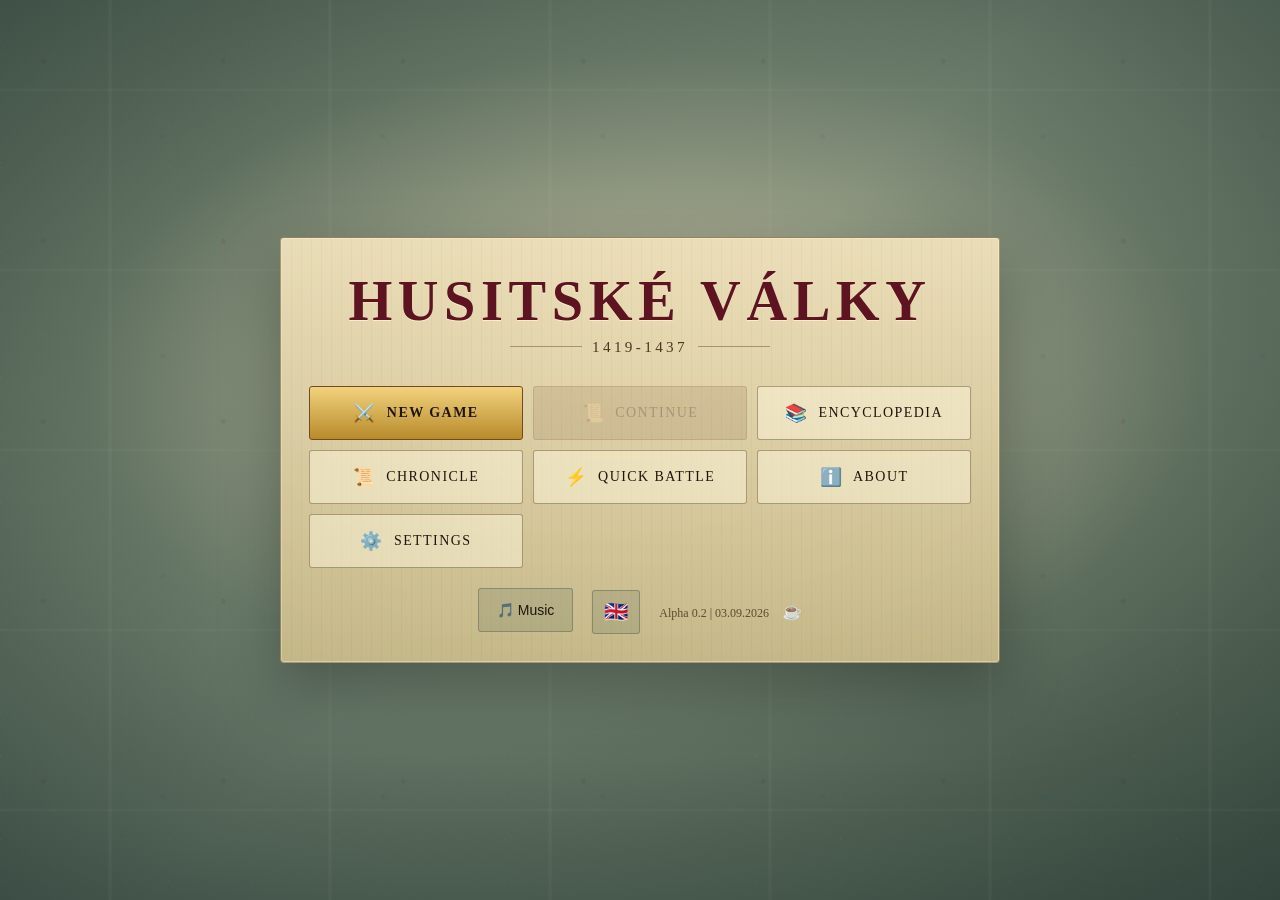
==== index.html @ 42229115 "Bezpečné posily, ochrana uložených her a kontrola webových assetů Rezervace volných hexů pro celé sk" ====
<!DOCTYPE html>
<html lang="cs">
<head>
    <meta charset="UTF-8">
    <meta name="viewport" content="width=device-width, initial-scale=1.0">
    <title>Husitské Války - Tahová Strategie</title>
    <meta name="description" content="Historická tahová strategie o husitských válkách. Veďte husitská vojska Jana Žižky v bitvách 15. století. | Historical turn-based strategy about Hussite Wars. Lead Jan Žižka's armies in 15th century battles.">
    <meta name="keywords" content="husité, husitské války, Jan Žižka, tahová strategie, historická hra, středověk, Čechy, strategy game, turn-based, medieval, Bohemia">
    <meta name="author" content="Josef Šlerka">

    <!-- Open Graph / Facebook -->
    <meta property="og:type" content="website">
    <meta property="og:title" content="Husitské Války - Tahová Strategie">
    <meta property="og:description" content="Historická tahová strategie o husitských válkách. Veďte husitská vojska Jana Žižky v bitvách 15. století.">

    <!-- Twitter -->
    <meta property="twitter:card" content="summary_large_image">
    <meta property="twitter:title" content="Husitské Války - Tahová Strategie">
    <meta property="twitter:description" content="Historická tahová strategie o husitských válkách. Veďte husitská vojska Jana Žižky v bitvách 15. století.">

    <link rel="stylesheet" href="style.css?v=8.2">
</head>
<body>
    <!-- Hlavní menu -->
    <div id="main-menu" class="screen">
        <div class="menu-background">
            <div class="menu-content">
                <div class="game-logo">
                    <img src="imgs/novelogo.png" alt="Hussite Wars" class="logo-image">
                    <div class="menu-title-mark">
                        <span class="menu-title-main">Husitské války</span>
                        <span class="menu-title-sub">1419-1437</span>
                    </div>
                </div>

                <nav class="menu-buttons-grid">
                    <button id="btn-new-campaign" class="menu-btn primary">
                        <span class="btn-icon">⚔️</span>
                        <span class="btn-text" data-i18n="menu.newGame"></span>
                    </button>
                    <button id="btn-continue" class="menu-btn" disabled>
                        <span class="btn-icon">📜</span>
                        <span class="btn-text" data-i18n="menu.continue"></span>
                    </button>
                    <button id="btn-encyclopedia" class="menu-btn">
                        <span class="btn-icon">📚</span>
                        <span class="btn-text" data-i18n="menu.encyclopedia"></span>
                    </button>
                    <button id="btn-chronicle" class="menu-btn">
                        <span class="btn-icon">📜</span>
                        <span class="btn-text" data-i18n="menu.chronicle"></span>
                    </button>
                    <button id="btn-quick-battle" class="menu-btn">
                        <span class="btn-icon">⚡</span>
                        <span class="btn-text" data-i18n="menu.quickBattle"></span>
                    </button>
                    <button id="btn-about" class="menu-btn">
                        <span class="btn-icon">ℹ️</span>
                        <span class="btn-text" data-i18n="menu.about"></span>
                    </button>
                    <button id="btn-settings" class="menu-btn">
                        <span class="btn-icon">⚙️</span>
                        <span class="btn-text" data-i18n="menu.settings"></span>
                    </button>
                </nav>

                <p id="save-load-error" class="hidden" role="alert"></p>
                <div class="menu-footer">
                    <button id="btn-menu-music" class="music-btn" data-i18n-title="menu.music">
                        <span data-i18n="menu.music"></span>
                    </button>
                    <button id="btn-language-toggle" class="language-toggle-btn" title="Změnit jazyk / Change Language">
                        <span id="current-lang-flag">🇨🇿</span>
                    </button>
                    <div class="version-info">
                        <span data-i18n="menu.version">Alpha 0.2 | 03.09.2026</span>
                        <a href="https://buymeacoffee.com/josefslerka" target="_blank" class="support-link" title="Podpořit vývoj">☕</a>
                    </div>
                </div>
            </div>
        </div>
    </div>

    <div id="game-container" class="screen hidden">
        <header id="game-header">
            <div class="header-left">
                <img src="imgs/novelogo.png" alt="Hussite Wars" class="header-logo" id="logo-home-btn" title="Zpět na hlavní menu">
            </div>
            <div class="header-center">
                <h1 id="battle-name">Bitva u Sudoměře</h1>
                <span id="battle-date">25. března 1420</span>
                <div id="objective-hud" class="hidden">
                    <span class="objective-hud-icon">🎯</span>
                    <span id="objective-hud-text"></span>
                </div>
                <div id="phase-panel" class="hidden">
                    <span id="phase-icon">⚔</span>
                    <span id="phase-name"></span>
                    <span id="phase-description"></span>
                </div>
            </div>
            <div id="turn-info">
                <span id="current-player"></span>
                <span id="turn-number"></span>
            </div>
        </header>

        <main id="game-main">
            <!-- Minimapa - fixně pozicovaná v rámci game-main -->
            <canvas id="minimap"></canvas>

            <aside id="unit-panel" class="empty-unit-panel">
                <button class="panel-toggle" id="toggle-left" title="Sbalit/Rozbalit">◀</button>
                <h2 data-i18n="game.unit"></h2>
                <div id="unit-info">
                    <p class="no-selection" data-i18n="game.selectUnit"></p>
                </div>
                <div id="unit-actions" class="hidden">
                    <button id="btn-attack" disabled data-i18n="game.attack"></button>
                    <button id="btn-defend" data-i18n="game.defend"></button>
                    <button id="btn-formation" class="hidden"></button>
                    <button id="btn-formation-line" class="hidden"></button>
                    <button id="btn-formation-march" class="hidden"></button>
                    <button id="btn-undo" class="hidden">↩ <span data-i18n="game.undo"></span></button>
                </div>
            </aside>

            <div id="map-container">
                <canvas id="game-canvas"></canvas>
                <div id="tooltip" class="hidden"></div>
                <!-- Panel cílů mise -->
                <div id="objectives-panel" class="hidden">
                    <div class="objectives-header">
                        <h3 data-i18n="game.objectivesTitle">Cíle mise</h3>
                        <button id="btn-close-objectives" class="close-btn">&times;</button>
                    </div>
                    <div id="objectives-content">
                        <div class="objective primary">
                            <span class="objective-status">○</span>
                            <span class="objective-text" id="primary-objective"></span>
                        </div>
                        <div id="secondary-objectives"></div>
                    </div>
                </div>
            </div>

            <aside id="info-panel">
                <button class="panel-toggle" id="toggle-right" title="Sbalit/Rozbalit">▶</button>
                <h2 data-i18n="game.overview">Přehled</h2>
                <div id="army-overview">
                    <div class="army-section hussites" id="hussite-section">
                        <h3>
                            <span class="faction-icon">⚔</span>
                            <span class="faction-name">Husité</span>
                            <span class="faction-count">0/0</span>
                        </h3>
                        <div class="morale-bar" id="hussite-morale" title="">
                            <div class="morale-bar-fill" id="hussite-morale-fill"></div>
                            <span class="morale-bar-text" id="hussite-morale-text"></span>
                        </div>
                        <ul id="hussite-units"></ul>
                    </div>
                    <div class="army-section crusaders" id="crusader-section">
                        <h3>
                            <span class="faction-icon">✝</span>
                            <span class="faction-name">Křižáci</span>
                            <span class="faction-count">0/0</span>
                        </h3>
                        <div class="morale-bar" id="crusader-morale" title="">
                            <div class="morale-bar-fill" id="crusader-morale-fill"></div>
                            <span class="morale-bar-text" id="crusader-morale-text"></span>
                        </div>
                        <ul id="crusader-units"></ul>
                    </div>
                </div>
            </aside>
        </main>

        <footer id="game-footer">
            <div class="footer-main-actions">
                <button id="btn-end-turn" data-i18n="game.endTurn"></button>
                <button id="btn-choral" title="Ktož jsú boží bojovníci - jednorázový bonus +50% útok, -20% obrana na 2 kola">⚔️ <span data-i18n="game.choral"></span></button>
                <button id="btn-objectives" data-i18n-title="game.objectives">☑ <span data-i18n="game.objectives"></span></button>
            </div>
            <div class="footer-log">
                <div id="game-log">
                    <p data-i18n="messages.gameStarted">Hra zahájena. Husité začínají.</p>
                </div>
            </div>
            <div class="footer-menu">
                <button id="btn-menu" class="footer-btn" data-i18n-title="game.menu">☰ <span data-i18n="game.menu"></span></button>
                <div class="dropdown-menu">
                    <button id="btn-save" data-i18n-title="game.save">
                        <span class="btn-icon">💾</span> <span data-i18n="game.save"></span>
                    </button>
                    <button id="btn-load" data-i18n-title="game.load">
                        <span class="btn-icon">📂</span> <span data-i18n="game.load"></span>
                    </button>
                    <div class="dropdown-divider"></div>
                    <button id="btn-sound" title="Zapnout/Vypnout zvuk">
                        <span class="btn-icon">🔊</span> <span data-i18n="game.sound"></span>
                    </button>
                    <button id="btn-help" data-i18n-title="game.help">
                        <span class="btn-icon">❓</span> <span data-i18n="game.help"></span>
                    </button>
                </div>
            </div>
        </footer>
    </div>

    <div id="victory-modal" class="modal hidden">
        <div class="modal-content">
            <h2 id="victory-title">Vítězství!</h2>
            <p id="victory-message"></p>
            <button id="btn-new-game">Nová hra</button>
        </div>
    </div>

    <div id="mission-modal" class="modal hidden">
        <div class="modal-content mission-modal-content">
            <button id="mission-close" class="close-btn">&times;</button>
            <h2 data-i18n="campaign.title">Kampaň: Husitské války</h2>
            <p class="mission-subtitle" data-i18n="campaign.subtitle">1419-1437</p>

            <div id="campaign-reputation" class="campaign-reputation">
                <div class="reputation-heading">
                    <span data-i18n="campaign.reputation.label">Pověst husitských vojsk</span>
                    <strong id="campaign-reputation-value">50</strong>
                </div>
                <div class="reputation-track" aria-hidden="true">
                    <span id="campaign-reputation-fill"></span>
                </div>
                <small id="campaign-reputation-tier"></small>
            </div>

            <!-- Záložky pro akty -->
            <div id="campaign-acts" class="campaign-tabs">
                <button class="act-tab active" data-act="1">
                    <span class="act-name" data-i18n="campaign.act1.name">I. Zrození</span>
                    <span class="act-years" data-i18n="campaign.act1.years">1419-1420</span>
                </button>
                <button class="act-tab" data-act="2">
                    <span class="act-name" data-i18n="campaign.act2.name">II. Žižkova éra</span>
                    <span class="act-years" data-i18n="campaign.act2.years">1421-1424</span>
                </button>
                <button class="act-tab" data-act="3">
                    <span class="act-name" data-i18n="campaign.act3.name">III. Prokopova éra</span>
                    <span class="act-years" data-i18n="campaign.act3.years">1425-1431</span>
                </button>
                <button class="act-tab" data-act="4">
                    <span class="act-name" data-i18n="campaign.act4.name">IV. Konec</span>
                    <span class="act-years" data-i18n="campaign.act4.years">1433-1437</span>
                </button>
            </div>

            <!-- Popis aktu -->
            <div id="act-description" class="act-description">
                <p data-i18n="campaign.act1.description">První léta revoluce. Od defenestrace k obraně Prahy.</p>
            </div>

            <!-- Seznam bitev v aktu -->
            <div id="mission-list"></div>

            <div id="mission-details" class="hidden">
                <div class="mission-info">
                    <h3 id="mission-title"></h3>
                    <p id="mission-date" class="mission-date"></p>
                    <p id="mission-description"></p>
                    <div id="mission-tutorial-badge" class="tutorial-badge hidden" data-i18n="mission.tutorialBadge">📖 Tutoriál</div>

                    <div class="mission-briefing">
                        <h4 data-i18n="mission.briefing">Rozkazy</h4>
                        <p id="mission-briefing"></p>
                    </div>

                    <div class="mission-objectives">
                        <h4 data-i18n="mission.objectives">Cíle mise</h4>
                        <ul id="mission-objectives-list"></ul>
                    </div>

                    <!-- Historické poznámky -->
                    <div id="mission-history" class="mission-history hidden">
                        <h4 data-i18n="mission.history">Historické poznámky</h4>
                        <div class="history-grid">
                            <div class="history-column">
                                <h5 data-i18n="mission.hussiteSide">Husitská strana</h5>
                                <p id="history-hussite-commanders" class="history-commanders"></p>
                                <p id="history-hussite-strength" class="history-strength"></p>
                            </div>
                            <div class="history-column">
                                <h5 data-i18n="mission.enemySide">Protivník</h5>
                                <p id="history-enemy-commanders" class="history-commanders"></p>
                                <p id="history-enemy-strength" class="history-strength"></p>
                            </div>
                        </div>
                        <div id="history-quote" class="history-quote hidden">
                            <p id="history-quote-text"></p>
                            <cite id="history-quote-source"></cite>
                        </div>
                        <p id="history-reliability" class="history-reliability"></p>
                    </div>
                </div>

                <div class="mission-actions">
                    <button id="btn-back-to-list" class="btn-secondary" data-i18n="mission.backToList">Zpět na seznam</button>
                    <button id="btn-start-mission" class="btn-primary" data-i18n="mission.startMission">Zahájit bitvu</button>
                </div>
            </div>
        </div>
    </div>

    <div id="help-modal" class="modal hidden">
        <div class="modal-content help-modal-content">
            <button id="help-close" class="help-close-btn">&times;</button>
            <h2 data-i18n="menu.encyclopedia">Encyklopedie</h2>

            <div class="help-tabs">
                <button class="help-tab active" data-tab="history" data-i18n="help.tabs.history">Historie</button>
                <button class="help-tab" data-tab="units" data-i18n="help.tabs.units">Jednotky</button>
                <button class="help-tab" data-tab="commanders" data-i18n="help.tabs.commanders">Osobnosti</button>
                <button class="help-tab" data-tab="tactics" data-i18n="help.tabs.tactics">Taktika</button>
                <button class="help-tab" data-tab="terrain" data-i18n="help.tabs.terrain">Terén</button>
                <button class="help-tab" data-tab="rules" data-i18n="help.tabs.rules">Pravidla</button>
                <button class="help-tab" data-tab="controls" data-i18n="help.tabs.controls">Ovládání</button>
                <button class="help-tab" data-tab="about" data-i18n="help.tabs.about">O hře</button>
            </div>

            <div class="help-content">
                <!-- Historie -->
                <div id="tab-history" class="help-tab-content active">
                    <h3>Husitské války (1419-1437)</h3>
                    <div class="history-section">
                        <h4>Příčiny konfliktu</h4>
                        <p>Husitské války vznikly jako reakce na upálení mistra Jana Husa na kostnickém koncilu roku 1415. Hus kritizoval prodej odpustků, bohatství církve a požadoval reformy. Jeho smrt vyvolala v Čechách vlnu odporu proti katolické církvi a římskému králi Zikmundovi Lucemburskému.</p>

                        <h4>Čtyři pražské artikuly</h4>
                        <p>Husité formulovali své požadavky ve čtyřech artikulech: svobodné kázání slova božího, přijímání pod obojí způsobou (kalich), zákaz světského panování kněží a trestání smrtelných hříchů. Kalich se stal symbolem husitského hnutí.</p>

                        <h4>Křížové výpravy</h4>
                        <p>Proti husitům bylo vyhlášeno celkem pět křížových výprav (1420, 1421, 1422, 1427, 1431). Všechny skončily porážkou křižáků. Husité pod vedením Jana Žižky a později Prokopa Holého vyvinuli revoluční vojenskou taktiku založenou na vozové hradbě a palných zbraních.</p>

                        <h4>Konec válek</h4>
                        <p>Husitské hnutí se postupně rozštěpilo na umírněné (kališníky) a radikály (tábority, sirotky). Roku 1434 v bitvě u Lipan porazili umírnění radikály. Války skončily roku 1436 basilejskými kompaktáty, která uznala přijímání pod obojí.</p>
                    </div>
                </div>

                <!-- Jednotky -->
                <div id="tab-units" class="help-tab-content">
                    <h3 data-i18n="encyclopedia.unitsTitle">Jednotky v bitvě</h3>
                    <div id="help-units-list"></div>
                </div>

                <!-- Osobnosti -->
                <div id="tab-commanders" class="help-tab-content">
                    <h3>Významné osobnosti</h3>

                    <h4 class="faction-header hussite-header">Husitští velitelé</h4>
                    <div class="commanders-list">
                        <div class="commander-card hussite">
                            <h4>Jan Žižka z Trocnova</h4>
                            <p class="commander-years">asi 1360 - 1424</p>
                            <p>Geniální vojevůdce, který nikdy neprohrál bitvu. Pocházel z drobné šlechty, bojoval jako žoldnéř v Polsku, podle pozdější tradice snad i ve službách anglického krále. Po oslepnutí (nejprve na jedno, později na obě oči) vedl husitská vojska jen podle hlášení pobočníků. Vytvořil vozovou hradbu - revoluční taktiku, která změnila způsob válčení v Evropě.</p>
                        </div>
                        <div class="commander-card hussite">
                            <h4>Prokop Holý (Veliký)</h4>
                            <p class="commander-years">asi 1380 - 1434</p>
                            <p>Kněz a vojevůdce, vůdce táborských husitů po Žižkově smrti. Vedl spanilé jízdy do okolních zemí a porazil další křížové výpravy. Padl v bitvě u Lipan, kde se husité obrátili proti sobě.</p>
                        </div>
                        <div class="commander-card hussite">
                            <h4>Jan Roháč z Dubé</h4>
                            <p class="commander-years">asi 1400 - 1437</p>
                            <p>Poslední husitský hejtman, věrný Žižkův pobočník. Po Lipanech odmítl přijmout kompaktáta a bránil hrad Sion. Po jeho dobytí byl s 52 druhy popraven v Praze - poslední oběť husitských válek.</p>
                        </div>
                        <div class="commander-card hussite">
                            <h4>Jan Želivský</h4>
                            <p class="commander-years">? - 1422</p>
                            <p>Radikální pražský kazatel a demagog. Vedl průvod k Novoměstské radnici, kde došlo k první pražské defenestraci. Stal se vůdcem pražské chudiny, ale nebyl voják. Popraven roku 1422 na Staroměstské radnici.</p>
                        </div>
                        <div class="commander-card hussite">
                            <h4>Hynek Krušina z Lichtenburka</h4>
                            <p class="commander-years">asi 1395 - 1454</p>
                            <p>Mladý husitský hejtman z mocného rodu Lichtenburků. Vedl husitské vojsko k vítězství u Vyšehradu roku 1420. Později přešel k umírněným a bojoval u Lipan proti táborům.</p>
                        </div>
                        <div class="commander-card hussite">
                            <h4>Diviš Bořek z Miletínka</h4>
                            <p class="commander-years">? - 1438</p>
                            <p>Hejtman orebských husitů a věrný Žižkův spolubojovník. Bojoval v mnoha bitvách včetně Hořic roku 1423. Po Žižkově smrti se orebité přejmenovali na sirotky na jeho počest.</p>
                        </div>
                        <div class="commander-card hussite">
                            <h4>Hynek z Poděbrad</h4>
                            <p class="commander-years">? - 1426</p>
                            <p>Moravský šlechtic a spojenec orebitů. Strýc Jiřího z Poděbrad, budoucího českého krále - Jiříkovým otcem byl Hynkův bratr Viktorin Boček z Kunštátu. U Malešova roku 1424 padl do zajetí.</p>
                        </div>
                    </div>

                    <h4 class="faction-header crusader-header">Katoličtí a křižáčtí velitelé</h4>
                    <div class="commanders-list">
                        <div class="commander-card crusader">
                            <h4>Zikmund Lucemburský</h4>
                            <p class="commander-years">1368 - 1437</p>
                            <p>Římský a uherský král, později císař Svaté říše římské. Syn Karla IV., odpovědný za upálení Jana Husa. Organizoval pět křížových výprav proti husitům. Nakonec byl roku 1436 přijat za českého krále po přijetí kompaktát.</p>
                        </div>
                        <div class="commander-card crusader">
                            <h4>Kardinál Cesarini</h4>
                            <p class="commander-years">1398 - 1444</p>
                            <p>Papežský legát, který vedl pátou křížovou výpravu roku 1431. U Domažlic jeho vojsko uprchlo, aniž by spatřilo nepřítele - stačil zvuk husitského chorálu. Ztratil při útěku kardinálský klobouk.</p>
                        </div>
                        <div class="commander-card crusader">
                            <h4>Fridrich IV. Saský (Bojovný)</h4>
                            <p class="commander-years">1370 - 1428</p>
                            <p>Míšeňský markrabě a od roku 1423 saský kurfiřt. Roku 1426 jeho vojsko podniklo velkou křížovou výpravu, která skončila katastrofální porážkou u Ústí nad Labem - jednou z největších porážek křižáků.</p>
                        </div>
                        <div class="commander-card crusader">
                            <h4>Filippo Scolari (Pipo Spano)</h4>
                            <p class="commander-years">1369 - 1426</p>
                            <p>Florentský obchodník a kondotiér ve službách krále Zikmunda. Stal se jedním z jeho nejschopnějších vojevůdců. Vedl uherské vojsko při tažení do Čech, ale proti vozové hradbě jeho jízdní taktika selhávala.</p>
                        </div>
                        <div class="commander-card crusader">
                            <h4>Bohuslav ze Švamberka</h4>
                            <p class="commander-years">? - 1425</p>
                            <p>Jihočeský katolický šlechtic a hejtman královského landfrýdu. Vedl 2000 jezdců proti 400 husitům u Sudoměře, kde utrpěl zdrcující porážku. Roku 1421 ho husité zajali na hradě Krasíkově - poté přestoupil ke kališnictví a padl roku 1425 jako táborský hejtman při obléhání Retzu.</p>
                        </div>
                        <div class="commander-card crusader">
                            <h4>Čeněk z Vartenberka</h4>
                            <p class="commander-years">asi 1380 - 1425</p>
                            <p>Nejvyšší purkrabí pražský. Zpočátku sympatizoval s husity a pomohl jim obsadit Pražský hrad, ale po radikalizaci hnutí přešel ke katolíkům. U Hořic roku 1423 utrpěl porážku od Žižky.</p>
                        </div>
                    </div>
                </div>

                <!-- Taktika -->
                <div id="tab-tactics" class="help-tab-content">
                    <h3>Husitská vojenská taktika</h3>
                    <div class="tactics-section">
                        <h4>Vozová hradba</h4>
                        <p>Revoluční taktika, která změnila válečnictví. Těžké selské vozy byly upraveny pro boj - okované, s dřevěnými štíty, střílnami a háky na spojování. V bitvě vytvořily mobilní pevnost, ze které střelci decimovali útočící jízdu. Vozy se daly rychle spojit do kruhu nebo čtverce.</p>

                        <h4>Palné zbraně</h4>
                        <p>Husité byli průkopníky v masovém použití palných zbraní v polních bitvách. Hákovnice, píšťaly, houfnice a tarasnice dávaly jejich vojsku devastující palebnou sílu. Hluk a kouř také děsil koně nepřátelské jízdy.</p>

                        <h4>Kombinace zbraní</h4>
                        <p>Husitské vojsko kombinovalo různé typy jednotek: střelci za vozy vedli palbu, cepníci a sudličníci bránili mezery mezi vozy, jízda prováděla výpady a pronásledovala prchající nepřátele.</p>

                        <h4>Využití terénu</h4>
                        <p>Žižka mistrně využíval terén. U Sudoměře postavil vozy na hrázi mezi rybníky, u Vítkova bránil strmý kopec. Husité vždy hledali výhodnou pozici a nutili nepřítele útočit do kopce nebo přes překážky.</p>

                        <h4>Psychologická válka</h4>
                        <p>Husitský chorál "Ktož jsú boží bojovníci" byl zpíván před bitvou a během pochodu. Jeho zvuk děsil nepřátele natolik, že u Domažlic křižácké vojsko uprchlo, aniž by spatřilo jediného husitu.</p>
                    </div>
                </div>

                <div id="tab-terrain" class="help-tab-content">
                    <h3>Typy terénu</h3>
                    <div class="terrain-list">
                        <div class="terrain-item">
                            <div class="terrain-icon plains"></div>
                            <div class="terrain-info">
                                <strong>Pláně</strong>
                                <p>Základní terén bez bonusů. Snadný pohyb.</p>
                            </div>
                        </div>
                        <div class="terrain-item">
                            <div class="terrain-icon forest"></div>
                            <div class="terrain-info">
                                <strong>Les</strong>
                                <p>+2 obrana. Zpomaluje pohyb.</p>
                            </div>
                        </div>
                        <div class="terrain-item">
                            <div class="terrain-icon hills"></div>
                            <div class="terrain-info">
                                <strong>Kopce</strong>
                                <p>+3 obrana. Zpomaluje pohyb.</p>
                            </div>
                        </div>
                        <div class="terrain-item">
                            <div class="terrain-icon water"></div>
                            <div class="terrain-info">
                                <strong>Voda</strong>
                                <p>Neprůchodná. Tvoří přirozené překážky.</p>
                            </div>
                        </div>
                        <div class="terrain-item">
                            <div class="terrain-icon town"></div>
                            <div class="terrain-info">
                                <strong>Město</strong>
                                <p>+4 obrana. Strategická pozice.</p>
                            </div>
                        </div>
                        <div class="terrain-item">
                            <div class="terrain-icon road"></div>
                            <div class="terrain-info">
                                <strong>Cesta</strong>
                                <p>Rychlejší pohyb. Bez obranných bonusů.</p>
                            </div>
                        </div>
                        <div class="terrain-item">
                            <div class="terrain-icon dam"></div>
                            <div class="terrain-info">
                                <strong>Hráz</strong>
                                <p>+2 obrana. Úzký průchod mezi rybníky.</p>
                            </div>
                        </div>
                        <div class="terrain-item">
                            <div class="terrain-icon mud"></div>
                            <div class="terrain-info">
                                <strong>Bahno</strong>
                                <p>Zpomaluje pohyb. Obtížný terén pro jízdu.</p>
                            </div>
                        </div>
                        <div class="terrain-item">
                            <div class="terrain-icon slope"></div>
                            <div class="terrain-info">
                                <strong>Svah</strong>
                                <p>+1 obrana při obraně. Bonus pro útočníka shora.</p>
                            </div>
                        </div>
                    </div>
                </div>

                <div id="tab-rules" class="help-tab-content">
                    <h3>Pravidla boje</h3>
                    <div class="rules-section">
                        <h4>Průběh tahu</h4>
                        <p>Každá jednotka může v jednom tahu provést pohyb a útok (nebo pouze jedno z toho). Po dokončení akcí klikněte na "Ukončit tah".</p>
                    </div>
                    <div class="rules-section">
                        <h4>Výpočet poškození</h4>
                        <p>Poškození = Útok jednotky - Obrana cíle. Minimální poškození je 5. Terén přidává bonus k obraně.</p>
                    </div>
                    <div class="rules-section">
                        <h4>Speciální schopnosti</h4>
                        <ul>
                            <li><strong>Náraz (Charge):</strong> +50% poškození při útoku po pohybu</li>
                            <li><strong>Proti jízdě:</strong> +50% poškození proti kavalerii</li>
                            <li><strong>Drtivý úder:</strong> +30% poškození proti obrněným</li>
                            <li><strong>Vozová hradba:</strong> +3 obrana za každý sousední vůz</li>
                            <li><strong>Dosah:</strong> Útok přes spojeneckou jednotku</li>
                            <li><strong>Plošný útok:</strong> Zasáhne všechny nepřátele v dosahu</li>
                            <li><strong>Rychlá palba:</strong> 2 útoky za tah (75% poškození)</li>
                            <li><strong>Děsivý:</strong> Může vyděsit nepřítele (-2 útok)</li>
                        </ul>
                    </div>
                    <div class="rules-section">
                        <h4>Podmínky vítězství</h4>
                        <p>Zničte všechny nepřátelské jednotky nebo dosáhněte cíle mise.</p>
                    </div>
                    <div class="rules-section">
                        <h4>Chorál "Ktož jsú boží bojovníci"</h4>
                        <p>Jednorázová schopnost aktivovaná tlačítkem. Poskytuje všem husitským jednotkám <strong>+50% útok</strong>, ale <strong>-20% obrana</strong> na 2 kola. Použijte ve správný okamžik pro rozhodující útok!</p>
                    </div>
                    <div class="rules-section">
                        <h4>Pasivní regenerace</h4>
                        <p>Jednotky vedle vozové hradby nebo v městě se na konci tahu léčí o <strong>+10 HP</strong>. Maximálně do 50% původního zdraví. Každá jednotka může regenerovat pouze jednou za bitvu.</p>
                    </div>
                    <div class="rules-section">
                        <h4>Formace vozové hradby</h4>
                        <ul>
                            <li><strong>Linie vozů:</strong> 3+ vozy vedle sebe dostávají +10% obrana navíc</li>
                            <li><strong>Střílny:</strong> Střelci vedle vozu dostávají +5 útok a +10% obrana</li>
                            <li><strong>Průlom:</strong> Při zničení vozu sousední vozy ztratí formační bonus na 1 kolo</li>
                        </ul>
                    </div>
                    <div class="rules-section">
                        <h4>Mlha války</h4>
                        <p>Vidíte pouze oblast kolem svých jednotek. Neprozkoumané oblasti jsou tmavé, prozkoumané ale neviditelné jsou šedé.</p>
                        <ul>
                            <li><strong>Zvěd:</strong> Vidí na 6 hexů - nejlepší průzkumník</li>
                            <li><strong>Střelci:</strong> Vidí na 4 hexy</li>
                            <li><strong>Jízda (lehká):</strong> Vidí na 4 hexy</li>
                            <li><strong>Pěchota:</strong> Vidí na 3 hexy</li>
                            <li><strong>Těžká jízda:</strong> Vidí na 3 hexy (omezení helmy)</li>
                            <li><strong>Dělostřelectvo a vozy:</strong> Vidí na 3 hexy</li>
                            <li><strong>Velitel:</strong> Vidí na 4 hexy</li>
                        </ul>
                        <p><strong>Terénní modifikátory:</strong></p>
                        <ul>
                            <li><strong>Na kopci:</strong> +1 k viditelnosti</li>
                            <li><strong>V lese:</strong> -1 k viditelnosti</li>
                            <li><strong>Vidění do lesa:</strong> Pouze na 2 hexy (pokud nejste sami v lese)</li>
                        </ul>
                    </div>
                    <div class="rules-section">
                        <h4>Zvěd - speciální jednotka</h4>
                        <p>Lehký jezdec specializovaný na průzkum bojiště.</p>
                        <ul>
                            <li><strong>Průzkum:</strong> Vidí na 6 hexů - nejlepší viditelnost ze všech jednotek</li>
                            <li><strong>Rychlý únik:</strong> Po přežití útoku se může zdarma přesunout o 2 hexy pryč</li>
                            <li><strong>Skrytý pohyb:</strong> V lese nebo na kopci ho nepřítel vidí jen na 2 hexy</li>
                            <li><strong>Odhalení:</strong> Může odhalit skryté nepřátelské jednotky</li>
                        </ul>
                        <p><strong>Omezení:</strong> Slabý v boji (-50% útoku proti pěchotě v obranné pozici), max 2 zvědi na bitvu.</p>
                    </div>
                    <div class="rules-section">
                        <h4>Morální zlom</h4>
                        <p>Když armáda utrpí kritické ztráty, její morálka se zhroutí a jednotky začnou prchat z bojiště.</p>
                        <ul>
                            <li><strong>Pád velitele:</strong> Smrt velitele způsobí okamžitý morální zlom</li>
                            <li><strong>Těžké ztráty:</strong> Ztráta 60%+ armády spustí morální zlom</li>
                            <li><strong>Panika:</strong> Když prchá více než polovina jednotek</li>
                            <li><strong>Útěk:</strong> Prchající jednotky na okraji mapy uprchnou z bojiště</li>
                        </ul>
                    </div>
                </div>

                <div id="tab-controls" class="help-tab-content">
                    <h3>Ovládání</h3>
                    <div class="controls-list">
                        <div class="control-item">
                            <span class="control-key">Levé tlačítko myši</span>
                            <span class="control-desc">Výběr jednotky / Pohyb / Útok</span>
                        </div>
                        <div class="control-item">
                            <span class="control-key">Pravé tlačítko myši</span>
                            <span class="control-desc">Zrušení výběru</span>
                        </div>
                        <div class="control-item">
                            <span class="control-key">Kolečko myši</span>
                            <span class="control-desc">Přiblížení / Oddálení mapy</span>
                        </div>
                        <div class="control-item">
                            <span class="control-key">Tažení myší</span>
                            <span class="control-desc">Posun mapy</span>
                        </div>
                        <div class="control-item">
                            <span class="control-key">Minimapa</span>
                            <span class="control-desc">Kliknutím rychle přesunete pohled</span>
                        </div>
                        <div class="control-item">
                            <span class="control-key">Tab</span>
                            <span class="control-desc">Další jednotka (která může jednat)</span>
                        </div>
                        <div class="control-item">
                            <span class="control-key">Enter / Mezerník</span>
                            <span class="control-desc">Ukončit tah (když všechny jednaly)</span>
                        </div>
                        <div class="control-item">
                            <span class="control-key">D</span>
                            <span class="control-desc">Obranný postoj</span>
                        </div>
                        <div class="control-item">
                            <span class="control-key">Escape</span>
                            <span class="control-desc">Zrušit akci / Zavřít menu</span>
                        </div>
                    </div>
                </div>

                <!-- O hře -->
                <div id="tab-about" class="help-tab-content">
                    <h3>Husitské války - Tahová strategie</h3>

                    <div class="about-section">
                        <p class="about-version">Verze: <strong>Alpha 0.2</strong> (3. září 2026)</p>
                        <p>Historická tahová strategická hra zasazená do období husitských válek (1419-1437).</p>
                    </div>

                    <div class="about-section credits">
                        <h4>📜 Credits</h4>
                        <p><strong>Design & Development:</strong> Josef Šlerka</p>
                        <p><strong>Historical Research:</strong> Odborná literatura o husitských válkách</p>
                        <p><strong>Beta Testing:</strong> TBD</p>
                    </div>

                    <div class="about-section contact">
                        <h4>📧 Kontakt</h4>
                        <p><strong>Email:</strong> <a href="mailto:josef.slerka@gmail.com">josef.slerka@gmail.com</a></p>
                        <p><strong>GitHub Issues:</strong> Po publikování na GitHub</p>
                    </div>

                    <div class="about-section support-section">
                        <h4>💝 Podpořit vývoj</h4>
                        <p>Líbí se vám hra? Pomozte podpořit další vývoj!</p>
                        <a href="https://buymeacoffee.com/josefslerka" target="_blank" class="coffee-button">
                            ☕ Buy Me a Coffee
                        </a>
                    </div>

                    <div class="about-section license">
                        <h4>📄 License</h4>
                        <p><strong>MIT License</strong> - Open source projekt. Můžete hru volně používat, modifikovat a distribuovat za podmínek MIT licence.</p>
                        <p class="about-copyright">Copyright © 2026 Josef Šlerka</p>
                    </div>

                    <div class="about-section tech">
                        <h4>🛠️ Technologie</h4>
                        <p>Vanilla JavaScript (ES6+), HTML5 Canvas, CSS3 - žádné závislosti</p>
                    </div>
                </div>
            </div>
        </div>
    </div>

    <!-- Pause Menu -->
    <div id="pause-modal" class="modal hidden">
        <div class="modal-content pause-modal-content">
            <button id="pause-close" class="close-btn">&times;</button>
            <h2 data-i18n="pause.title">Hra pozastavena</h2>
            <div class="pause-buttons">
                <button id="btn-resume" class="menu-btn primary">
                    <span class="btn-icon">▶️</span>
                    <span class="btn-text" data-i18n="pause.resume">Pokračovat</span>
                </button>
                <button id="btn-pause-objectives" class="menu-btn">
                    <span class="btn-icon">🎯</span>
                    <span class="btn-text" data-i18n="pause.objectives">Cíle mise</span>
                </button>
                <button id="btn-pause-save" class="menu-btn">
                    <span class="btn-icon">💾</span>
                    <span class="btn-text" data-i18n="pause.save">Uložit hru</span>
                </button>
                <button id="btn-pause-load" class="menu-btn">
                    <span class="btn-icon">📂</span>
                    <span class="btn-text" data-i18n="pause.load">Načíst hru</span>
                </button>
                <button id="btn-pause-settings" class="menu-btn">
                    <span class="btn-icon">⚙️</span>
                    <span class="btn-text" data-i18n="pause.settings">Nastavení</span>
                </button>
                <button id="btn-pause-help" class="menu-btn">
                    <span class="btn-icon">❓</span>
                    <span class="btn-text" data-i18n="pause.help">Nápověda</span>
                </button>
                <button id="btn-quit-to-menu" class="menu-btn danger">
                    <span class="btn-icon">🚪</span>
                    <span class="btn-text" data-i18n="pause.mainMenu">Hlavní menu</span>
                </button>
            </div>
        </div>
    </div>

    <!-- Settings Modal -->
    <div id="settings-modal" class="modal hidden">
        <div class="modal-content settings-modal-content">
            <button id="settings-close" class="close-btn">&times;</button>
            <h2 data-i18n="settings.title">Nastavení</h2>

            <div class="settings-section">
                <h3 data-i18n="settings.language">Jazyk</h3>
                <div class="setting-item">
                    <label for="language-select" data-i18n="settings.language">Jazyk</label>
                    <select id="language-select">
                        <option value="cs" data-i18n="settings.languageCzech">Čeština</option>
                        <option value="en" data-i18n="settings.languageEnglish">English</option>
                    </select>
                </div>
            </div>

            <div class="settings-section">
                <h3 data-i18n="settings.soundSection">Zvuk</h3>
                <div class="setting-item">
                    <label for="sound-enabled" data-i18n="settings.soundEnabled">Zvukové efekty</label>
                    <input type="checkbox" id="sound-enabled" checked>
                </div>
                <div class="setting-item">
                    <label for="sound-volume" data-i18n="settings.soundVolume">Hlasitost</label>
                    <input type="range" id="sound-volume" min="0" max="100" value="70">
                </div>
            </div>

            <div class="settings-section">
                <h3 data-i18n="settings.difficulty">Obtížnost</h3>
                <div class="setting-item">
                    <label for="difficulty-level" data-i18n="settings.difficulty">Obtížnost</label>
                    <select id="difficulty-level">
                        <option value="beginner" selected data-i18n="settings.difficultyBeginner"></option>
                        <option value="advanced" data-i18n="settings.difficultyAdvanced"></option>
                    </select>
                </div>
                <p class="setting-description">
                    <strong data-i18n="settings.difficultyBeginner"></strong><br>
                    <strong data-i18n="settings.difficultyAdvanced"></strong>
                </p>
            </div>

            <div class="settings-section">
                <h3 data-i18n="settings.gameSection">Hra</h3>
                <div class="setting-item">
                    <label for="ai-speed" data-i18n="settings.aiSpeed">Rychlost AI</label>
                    <select id="ai-speed">
                        <option value="fast" data-i18n="settings.aiSpeedFast"></option>
                        <option value="normal" selected data-i18n="settings.aiSpeedNormal"></option>
                        <option value="slow" data-i18n="settings.aiSpeedSlow"></option>
                    </select>
                </div>
                <div class="setting-item">
                    <label for="show-damage" data-i18n="settings.showDamage"></label>
                    <input type="checkbox" id="show-damage" checked>
                </div>
                <div class="setting-item">
                    <label for="confirm-end-turn" data-i18n="settings.confirmEndTurn"></label>
                    <input type="checkbox" id="confirm-end-turn">
                </div>
            </div>

            <div class="settings-actions">
                <button id="btn-settings-save" class="btn-primary" data-i18n="settings.save"></button>
                <button id="btn-settings-cancel" class="btn-secondary" data-i18n="settings.cancel"></button>
            </div>
        </div>
    </div>

    <!-- Game Over Modal -->
    <div id="gameover-modal" class="modal hidden">
        <div class="modal-content gameover-modal-content">
            <div id="gameover-banner"></div>
            <h2 id="gameover-title">Konec bitvy</h2>
            <p id="gameover-reason" class="gameover-reason hidden"></p>
            <p id="gameover-message"></p>
            <div id="gameover-act-summary" class="gameover-act-summary hidden"></div>

            <!-- Rychlé hodnocení -->
            <div id="gameover-rating">
                <div class="rating-item">
                    <span class="rating-label" data-i18n="gameover.enemies">Nepřátelé</span>
                    <span class="rating-value" id="rating-enemies">0/0</span>
                </div>
                <div class="rating-item">
                    <span class="rating-label" data-i18n="gameover.unitsLost">Ztráty</span>
                    <span class="rating-value" id="rating-losses">0</span>
                </div>
                <div class="rating-item">
                    <span class="rating-label" data-i18n="gameover.turns">Kol</span>
                    <span class="rating-value" id="rating-turns">0</span>
                </div>
            </div>

            <!-- WP2a: Vy vs. kronika -->
            <div id="gameover-chronicle" class="gameover-chronicle hidden">
                <div class="chronicle-line" id="chronicle-yours"></div>
                <div class="chronicle-line chronicle-says" id="chronicle-says"></div>
                <div class="chronicle-note" id="chronicle-note"></div>
            </div>

            <!-- Dvousloupcové tělo: vlevo statistiky, vpravo cíle + trivia -->
            <div class="gameover-columns">
                <div class="gameover-col">
                    <div class="gameover-stats">
                        <h3 data-i18n="gameover.details">Podrobnosti</h3>

                        <!-- Bojové statistiky -->
                        <div class="stats-section">
                            <div class="stat-row">
                                <span data-i18n="gameover.totalDamage">🎯 Způsobené poškození:</span>
                                <span id="stat-total-damage">0</span>
                            </div>
                            <div class="stat-row">
                                <span data-i18n="gameover.damageTaken">🛡️ Obdržené poškození:</span>
                                <span id="stat-damage-taken">0</span>
                            </div>
                            <div class="stat-row">
                                <span data-i18n="gameover.avgHealth">❤️ Průměrné zdraví:</span>
                                <span id="stat-avg-health">0%</span>
                            </div>
                            <div class="stat-row">
                                <span data-i18n="gameover.durationLabel">⏱️ Doba hry:</span>
                                <span id="stat-duration">0:00</span>
                            </div>
                        </div>

                        <!-- Nejlepší jednotka -->
                        <div id="stats-mvp" class="stats-section stats-mvp hidden">
                            <h4 data-i18n="gameover.mvp">Hrdina bitvy</h4>
                            <div class="mvp-card">
                                <span class="mvp-icon" id="stat-mvp-icon">⚔</span>
                                <div class="mvp-info">
                                    <span class="mvp-name" id="stat-mvp-name">-</span>
                                    <span class="mvp-stats" id="stat-mvp-stats">0 zásahů</span>
                                </div>
                            </div>
                        </div>
                    </div>
                </div>

                <div class="gameover-col">
                    <div id="gameover-secondary-objectives" class="hidden"></div>

                    <!-- Věděli jste, že...? - zobrazí se po vítězství -->
                    <div id="gameover-trivia" class="gameover-trivia hidden">
                        <h4 data-i18n="gameover.trivia">Věděli jste, že...?</h4>
                        <p id="gameover-trivia-text"></p>
                    </div>
                </div>
            </div>

            <div class="gameover-buttons">
                <button id="btn-retry" class="menu-btn">
                    <span class="btn-icon">🔄</span>
                    <span class="btn-text" data-i18n="gameover.retry">Zkusit znovu</span>
                </button>
                <button id="btn-next-mission" class="menu-btn primary hidden">
                    <span class="btn-icon">➡️</span>
                    <span class="btn-text" data-i18n="gameover.nextMission">Další mise</span>
                </button>
                <button id="btn-gameover-menu" class="menu-btn">
                    <span class="btn-icon">🏠</span>
                    <span class="btn-text" data-i18n="gameover.mainMenu">Hlavní menu</span>
                </button>
            </div>
        </div>
    </div>

    <!-- WP2b: Kronika - nespolehlivý vypravěč -->
    <div id="chronicle-modal" class="modal hidden">
        <div class="modal-content help-modal-content">
            <button id="chronicle-close" class="help-close-btn">&times;</button>
            <h2 data-i18n="menu.chronicle">Kronika</h2>
            <p class="chronicle-subtitle" data-i18n="chronicle.subtitle"></p>
            <div id="chronicle-list" class="help-content"></div>
        </div>
    </div>

    <!-- AI Thinking Indicator (klik = přeskočit/zrychlit tah AI) -->
    <div id="ai-thinking" class="ai-thinking hidden" role="button" tabindex="0"
         data-i18n-title="game.skipAiHint" title="Klikni pro zrychlení tahů křižáků">
        <div class="ai-thinking-spinner"></div>
        <span class="ai-thinking-text">Křižáci přemýšlí...</span>
        <span class="ai-thinking-skip" data-i18n="game.skipAiTurn">▶▶ přeskočit</span>
    </div>

    <!-- Tutorial Modal -->
    <div id="tutorial-modal" class="modal hidden">
        <div class="modal-content tutorial-modal-content">
            <button id="tutorial-close" class="close-btn">&times;</button>
            <div class="tutorial-speaker">
                <div class="tutorial-portrait">⚔</div>
                <span class="tutorial-speaker-name">Jan Žižka</span>
            </div>
            <h2 id="tutorial-title">Vítej, bojovníku!</h2>
            <p id="tutorial-text">Text tutoriálu...</p>
            <div class="tutorial-actions">
                <button id="tutorial-continue" class="btn-primary" data-i18n="tutorial.continue">Pokračovat</button>
            </div>
        </div>
    </div>

    <!-- Custom Confirm Dialog -->
    <div id="confirm-modal" class="modal hidden">
        <div class="modal-overlay"></div>
        <div class="modal-content confirm-dialog">
            <div class="confirm-icon">⚠️</div>
            <h2 id="confirm-title" data-i18n="confirm.title">Potvrzení</h2>
            <p id="confirm-message" data-i18n="confirm.message">Opravdu chcete provést tuto akci?</p>
            <div class="confirm-buttons">
                <button id="confirm-cancel" class="menu-btn">
                    <span class="btn-text" data-i18n="confirm.cancel">Zrušit</span>
                </button>
                <button id="confirm-ok" class="menu-btn primary">
                    <span class="btn-text" data-i18n="confirm.ok">Potvrdit</span>
                </button>
            </div>
        </div>
    </div>

    <!-- About Modal -->
    <div id="about-modal" class="modal hidden">
        <div class="modal-content about-modal-content">
            <button id="about-close" class="close-btn">&times;</button>
            <h2>O hře</h2>

            <div class="about-section">
                <h3>Husitské války - Tahová strategie</h3>
                <p class="about-version">Verze: <strong>Alpha 0.2</strong> (3. září 2026)</p>
                <p>Historická tahová strategická hra zasazená do období husitských válek (1419-1437).</p>
            </div>

            <div class="about-section credits">
                <h4>📜 Credits</h4>
                <p><strong>Design & Development:</strong> Josef Šlerka</p>
                <p><strong>Historical Research:</strong> Odborná literatura o husitských válkách</p>
                <p><strong>Beta Testing:</strong> TBD</p>
            </div>

            <div class="about-section contact">
                <h4>📧 Kontakt</h4>
                <p><strong>Email:</strong> <a href="mailto:josef.slerka@gmail.com">josef.slerka@gmail.com</a></p>
                <p><strong>GitHub Issues:</strong> Po publikování na GitHub</p>
            </div>

            <div class="about-section support-section">
                <h4>💝 Podpořit vývoj</h4>
                <p>Líbí se vám hra? Pomozte podpořit další vývoj!</p>
                <a href="https://buymeacoffee.com/josefslerka" target="_blank" class="coffee-button">
                    ☕ Buy Me a Coffee
                </a>
            </div>

            <div class="about-section license">
                <h4>📄 License</h4>
                <p><strong>MIT License</strong> - Open source projekt. Můžete hru volně používat, modifikovat a distribuovat za podmínek MIT licence.</p>
                <p class="about-copyright">Copyright © 2026 Josef Šlerka</p>
            </div>

            <div class="about-section tech">
                <h4>🛠️ Technologie</h4>
                <p>Vanilla JavaScript (ES6+), HTML5 Canvas, CSS3 - žádné závislosti</p>
            </div>
        </div>
    </div>

    <!-- i18n - lokalizační systém (načíst jako první) -->
    <script src="js/i18n/i18n.js?v=8.4"></script>
    <script src="js/i18n/i18nHelpers.js?v=8.0"></script>
    <script src="js/i18n/encyclopediaRenderer.js?v=3.9"></script>
    <!-- ?v= cache-busting: bumpni číslo při každém vydání, ať hráči nedostanou starý JS -->
    <script src="js/ui/sound.js?v=3.9"></script>
    <script src="js/ui/music.js?v=3.9"></script>
    <script src="js/core/hex.js?v=8.1"></script>
    <script src="js/data/unitTypes.js?v=8.0"></script>
    <script src="js/entities/Unit.js?v=8.1"></script>
    <script src="js/entities/UnitFactory.js?v=3.9"></script>
    <script src="js/data/battleLore.js?v=8.0"></script>
    <script src="js/data/campaign.js?v=8.0"></script>
    <script src="js/systems/CampaignProgressSystem.js?v=8.0"></script>
    <script src="js/data/scenarios.js?v=8.0"></script>
    <script src="js/systems/CombatSystem.js?v=8.2"></script>
    <script src="js/systems/BattleActionSystem.js?v=8.1"></script>
    <script src="js/systems/SaveGameSystem.js?v=8.4"></script>
    <script src="js/systems/ScenarioEventSystem.js?v=8.4"></script>
    <script src="js/systems/FogOfWarSystem.js?v=3.9"></script>
    <script src="js/systems/VictoryConditionsSystem.js?v=8.1"></script>
    <script src="js/systems/TutorialSystem.js?v=8.1"></script>
    <script src="js/systems/MoraleSystem.js?v=8.1"></script>
    <script src="js/systems/ChronicleSystem.js?v=8.0"></script>
    <script src="js/ui/BattlePanels.js?v=8.2"></script>
    <script src="js/ui/BattleTooltip.js?v=8.2"></script>
    <script src="js/ui/BattleView.js?v=8.2"></script>
    <script src="js/core/game.js?v=8.4"></script>
    <script src="js/ai.js?v=8.1"></script>
    <script src="js/ui/main.js?v=8.1"></script>
</body>
</html>
---- style.css ----
/* Vstupní stylesheet. Pořadí importů je součástí kaskády.
   Základ a komponenty → společná zpětná vazba → současný vzhled polního rukopisu.
   Při vydání změny bumpnout verzi tady i v index.html. */
@import url("styles/base.css?v=8.2");
@import url("styles/battle.css?v=8.2");
@import url("styles/dialogs-and-help.css?v=8.2");
@import url("styles/campaign.css?v=8.2");
@import url("styles/menu-and-results.css?v=8.2");
@import url("styles/feedback.css?v=8.2");
@import url("styles/field-theme.css?v=8.2");
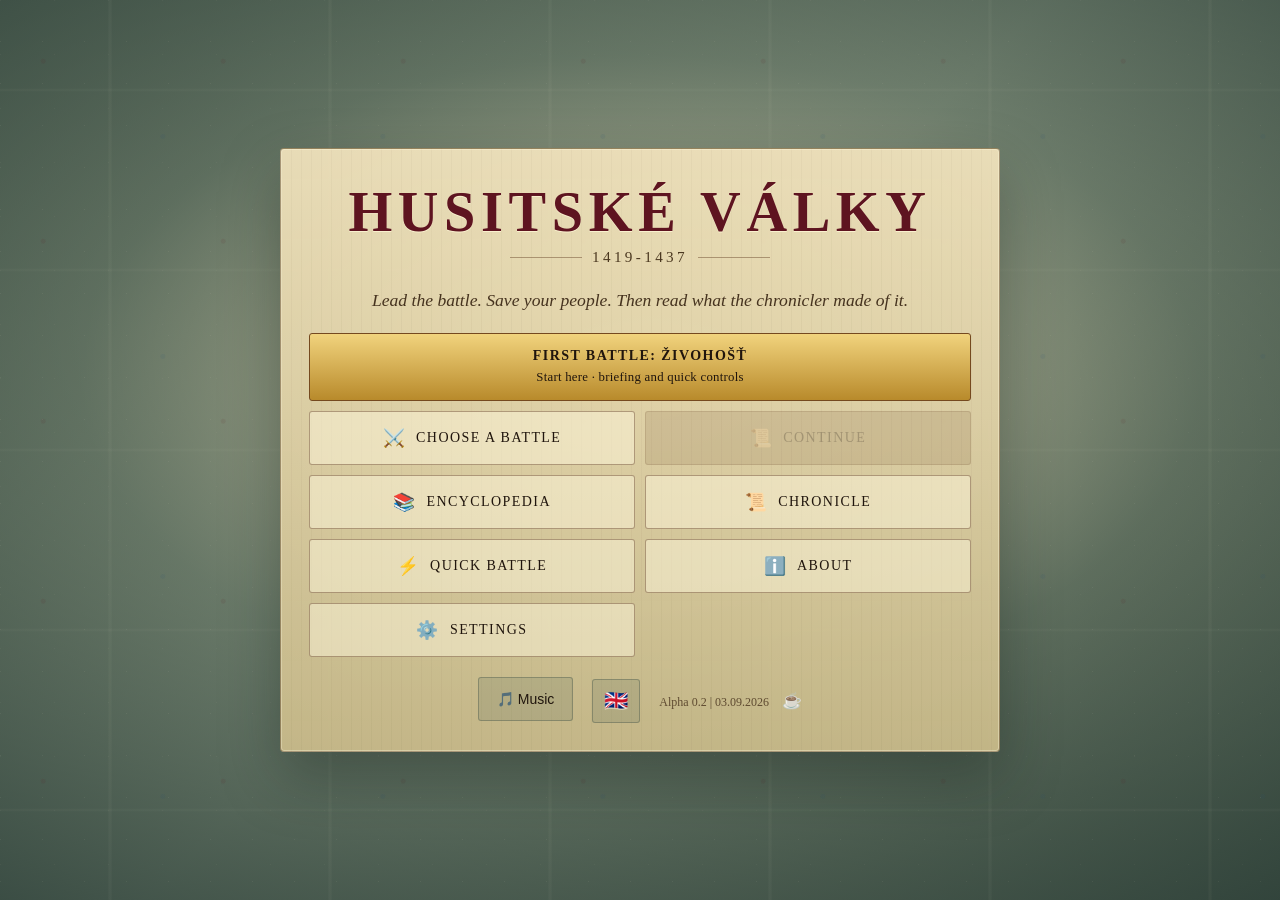
==== commit d3e3c504: "Připravit první hraní a výsledky bitev pro playtest Srozumitelný vstup do Živohoště, situační pokyny" ====
--- a/index.html
+++ b/index.html
@@ -18,9 +18,20 @@
     <meta property="twitter:title" content="Husitské Války - Tahová Strategie">
     <meta property="twitter:description" content="Historická tahová strategie o husitských válkách. Veďte husitská vojska Jana Žižky v bitvách 15. století.">
 
-    <link rel="stylesheet" href="style.css?v=8.2">
+    <link rel="stylesheet" href="style.css?v=8.7">
 </head>
-<body>
+<body class="booting">
+    <section id="startup-status" class="startup-status">
+        <h1>Husitské války</h1>
+        <p id="startup-loading" role="status">Načítání hry… / Loading the game…</p>
+        <div id="startup-error" class="hidden" role="alert">
+            <h2>Hru se nepodařilo načíst / The game could not load</h2>
+            <p>Nepodařilo se načíst překlady. Obnovte stránku a zkontrolujte připojení. Pokud máte stažené soubory, spusťte v jejich složce <code>python3 -m http.server 8000</code> a otevřete <a href="http://localhost:8000">localhost:8000</a>, nikoli samotný index.html.</p>
+            <p lang="en">The translations could not load. Reload the page and check your connection. For downloaded files, run the command above in the game folder and open localhost:8000 instead of opening index.html directly.</p>
+            <button id="btn-startup-retry" class="btn-primary">Zkusit znovu / Try again</button>
+        </div>
+        <noscript><p>Hra vyžaduje zapnutý JavaScript. / This game requires JavaScript.</p></noscript>
+    </section>
     <!-- Hlavní menu -->
     <div id="main-menu" class="screen">
         <div class="menu-background">
@@ -33,8 +44,13 @@
                     </div>
                 </div>
 
+                <p class="menu-promise" data-i18n="onboarding.promise"></p>
                 <nav class="menu-buttons-grid">
-                    <button id="btn-new-campaign" class="menu-btn primary">
+                    <button id="btn-first-battle" class="menu-btn primary">
+                        <span class="btn-text" data-i18n="onboarding.firstBattle"></span>
+                        <span class="first-battle-note" data-i18n="onboarding.firstBattleNote"></span>
+                    </button>
+                    <button id="btn-new-campaign" class="menu-btn">
                         <span class="btn-icon">⚔️</span>
                         <span class="btn-text" data-i18n="menu.newGame"></span>
                     </button>
@@ -110,7 +126,7 @@
             <canvas id="minimap"></canvas>
 
             <aside id="unit-panel" class="empty-unit-panel">
-                <button class="panel-toggle" id="toggle-left" title="Sbalit/Rozbalit">◀</button>
+                <button class="panel-toggle" id="toggle-left" data-i18n-title="onboarding.togglePanel" title="Sbalit / rozbalit postranní panel" aria-controls="unit-info unit-actions">◀</button>
                 <h2 data-i18n="game.unit"></h2>
                 <div id="unit-info">
                     <p class="no-selection" data-i18n="game.selectUnit"></p>
@@ -145,7 +161,7 @@
             </div>
 
             <aside id="info-panel">
-                <button class="panel-toggle" id="toggle-right" title="Sbalit/Rozbalit">▶</button>
+                <button class="panel-toggle" id="toggle-right" data-i18n-title="onboarding.togglePanel" title="Sbalit / rozbalit postranní panel" aria-controls="army-overview">▶</button>
                 <h2 data-i18n="game.overview">Přehled</h2>
                 <div id="army-overview">
                     <div class="army-section hussites" id="hussite-section">
@@ -176,6 +192,7 @@
             </aside>
         </main>
 
+        <p id="turn-guidance" class="hidden" role="status" aria-live="polite" aria-atomic="true"></p>
         <footer id="game-footer">
             <div class="footer-main-actions">
                 <button id="btn-end-turn" data-i18n="game.endTurn"></button>
@@ -263,7 +280,7 @@
 
             <div id="mission-details" class="hidden">
                 <div class="mission-info">
-                    <h3 id="mission-title"></h3>
+                    <h3 id="mission-title" tabindex="-1"></h3>
                     <p id="mission-date" class="mission-date"></p>
                     <p id="mission-description"></p>
                     <div id="mission-tutorial-badge" class="tutorial-badge hidden" data-i18n="mission.tutorialBadge">📖 Tutoriál</div>
@@ -274,9 +291,20 @@
                     </div>
 
                     <div class="mission-objectives">
-                        <h4 data-i18n="mission.objectives">Cíle mise</h4>
+                        <h4 data-i18n="onboarding.winGoal">Jak vyhrát</h4>
                         <ul id="mission-objectives-list"></ul>
                     </div>
+
+                    <details id="mission-controls" class="mission-controls">
+                        <summary data-i18n="onboarding.controlsTitle">Před prvním tahem</summary>
+                        <p data-i18n="onboarding.noRush"></p>
+                        <ol>
+                            <li data-i18n="onboarding.selectStep"></li>
+                            <li data-i18n="onboarding.actionStep"></li>
+                            <li data-i18n="onboarding.endStep"></li>
+                        </ol>
+                        <p class="controls-note" data-i18n="onboarding.helpStep"></p>
+                    </details>
 
                     <!-- Historické poznámky -->
                     <div id="mission-history" class="mission-history hidden">
@@ -800,88 +828,91 @@
     </div>
 
     <!-- Game Over Modal -->
-    <div id="gameover-modal" class="modal hidden">
+    <div id="gameover-modal" class="modal hidden" role="dialog" aria-modal="true" aria-labelledby="gameover-title">
         <div class="modal-content gameover-modal-content">
-            <div id="gameover-banner"></div>
-            <h2 id="gameover-title">Konec bitvy</h2>
-            <p id="gameover-reason" class="gameover-reason hidden"></p>
-            <p id="gameover-message"></p>
-            <div id="gameover-act-summary" class="gameover-act-summary hidden"></div>
-
-            <!-- Rychlé hodnocení -->
-            <div id="gameover-rating">
-                <div class="rating-item">
-                    <span class="rating-label" data-i18n="gameover.enemies">Nepřátelé</span>
-                    <span class="rating-value" id="rating-enemies">0/0</span>
-                </div>
-                <div class="rating-item">
-                    <span class="rating-label" data-i18n="gameover.unitsLost">Ztráty</span>
-                    <span class="rating-value" id="rating-losses">0</span>
-                </div>
-                <div class="rating-item">
-                    <span class="rating-label" data-i18n="gameover.turns">Kol</span>
-                    <span class="rating-value" id="rating-turns">0</span>
-                </div>
-            </div>
-
-            <!-- WP2a: Vy vs. kronika -->
-            <div id="gameover-chronicle" class="gameover-chronicle hidden">
-                <div class="chronicle-line" id="chronicle-yours"></div>
-                <div class="chronicle-line chronicle-says" id="chronicle-says"></div>
-                <div class="chronicle-note" id="chronicle-note"></div>
-            </div>
-
-            <!-- Dvousloupcové tělo: vlevo statistiky, vpravo cíle + trivia -->
-            <div class="gameover-columns">
-                <div class="gameover-col">
-                    <div class="gameover-stats">
-                        <h3 data-i18n="gameover.details">Podrobnosti</h3>
-
-                        <!-- Bojové statistiky -->
-                        <div class="stats-section">
-                            <div class="stat-row">
-                                <span data-i18n="gameover.totalDamage">🎯 Způsobené poškození:</span>
-                                <span id="stat-total-damage">0</span>
-                            </div>
-                            <div class="stat-row">
-                                <span data-i18n="gameover.damageTaken">🛡️ Obdržené poškození:</span>
-                                <span id="stat-damage-taken">0</span>
-                            </div>
-                            <div class="stat-row">
-                                <span data-i18n="gameover.avgHealth">❤️ Průměrné zdraví:</span>
-                                <span id="stat-avg-health">0%</span>
-                            </div>
-                            <div class="stat-row">
-                                <span data-i18n="gameover.durationLabel">⏱️ Doba hry:</span>
-                                <span id="stat-duration">0:00</span>
-                            </div>
-                        </div>
-
-                        <!-- Nejlepší jednotka -->
-                        <div id="stats-mvp" class="stats-section stats-mvp hidden">
-                            <h4 data-i18n="gameover.mvp">Hrdina bitvy</h4>
-                            <div class="mvp-card">
-                                <span class="mvp-icon" id="stat-mvp-icon">⚔</span>
-                                <div class="mvp-info">
-                                    <span class="mvp-name" id="stat-mvp-name">-</span>
-                                    <span class="mvp-stats" id="stat-mvp-stats">0 zásahů</span>
+            <div id="gameover-scroll">
+                <div id="gameover-banner"></div>
+                <h2 id="gameover-title" tabindex="-1">Konec bitvy</h2>
+                <h3 id="gameover-reason-heading" class="hidden" data-i18n="onboarding.resultReason">Proč bitva skončila</h3>
+                <p id="gameover-reason" class="gameover-reason hidden"></p>
+                <p id="gameover-message"></p>
+                <div id="gameover-act-summary" class="gameover-act-summary hidden"></div>
+
+                <!-- Rychlé hodnocení -->
+                <div id="gameover-rating">
+                    <div class="rating-item">
+                        <span class="rating-label" data-i18n="gameover.enemies">Nepřátelé</span>
+                        <span class="rating-value" id="rating-enemies">0/0</span>
+                    </div>
+                    <div class="rating-item">
+                        <span class="rating-label" data-i18n="gameover.unitsLost">Ztráty</span>
+                        <span class="rating-value" id="rating-losses">0</span>
+                    </div>
+                    <div class="rating-item">
+                        <span class="rating-label" data-i18n="gameover.turns">Kol</span>
+                        <span class="rating-value" id="rating-turns">0</span>
+                    </div>
+                </div>
+
+                <!-- WP2a: Vy vs. kronika -->
+                <div id="gameover-chronicle" class="gameover-chronicle hidden">
+                    <div class="chronicle-line" id="chronicle-yours"></div>
+                    <div class="chronicle-line chronicle-says" id="chronicle-says"></div>
+                    <div class="chronicle-note" id="chronicle-note"></div>
+                </div>
+
+                <!-- Dvousloupcové tělo: vlevo statistiky, vpravo cíle + trivia -->
+                <div class="gameover-columns">
+                    <div class="gameover-col">
+                        <div class="gameover-stats">
+                            <h3 data-i18n="gameover.details">Podrobnosti</h3>
+
+                            <!-- Bojové statistiky -->
+                            <div class="stats-section">
+                                <div class="stat-row">
+                                    <span data-i18n="gameover.totalDamage">🎯 Způsobené poškození:</span>
+                                    <span id="stat-total-damage">0</span>
                                 </div>
-                            </div>
-                        </div>
-                    </div>
-                </div>
-
-                <div class="gameover-col">
-                    <div id="gameover-secondary-objectives" class="hidden"></div>
-
-                    <!-- Věděli jste, že...? - zobrazí se po vítězství -->
-                    <div id="gameover-trivia" class="gameover-trivia hidden">
-                        <h4 data-i18n="gameover.trivia">Věděli jste, že...?</h4>
-                        <p id="gameover-trivia-text"></p>
-                    </div>
-                </div>
-            </div>
-
+                                <div class="stat-row">
+                                    <span data-i18n="gameover.damageTaken">🛡️ Obdržené poškození:</span>
+                                    <span id="stat-damage-taken">0</span>
+                                </div>
+                                <div class="stat-row">
+                                    <span data-i18n="gameover.avgHealth">❤️ Průměrné zdraví:</span>
+                                    <span id="stat-avg-health">0%</span>
+                                </div>
+                                <div class="stat-row">
+                                    <span data-i18n="gameover.durationLabel">⏱️ Doba hry:</span>
+                                    <span id="stat-duration">0:00</span>
+                                </div>
+                            </div>
+
+                            <!-- Nejlepší jednotka -->
+                            <div id="stats-mvp" class="stats-section stats-mvp hidden">
+                                <h4 data-i18n="gameover.mvp">Hrdina bitvy</h4>
+                                <div class="mvp-card">
+                                    <span class="mvp-icon" id="stat-mvp-icon">⚔</span>
+                                    <div class="mvp-info">
+                                        <span class="mvp-name" id="stat-mvp-name">-</span>
+                                        <span class="mvp-stats" id="stat-mvp-stats">0 zásahů</span>
+                                    </div>
+                                </div>
+                            </div>
+                        </div>
+                    </div>
+
+                    <div class="gameover-col">
+                        <div id="gameover-secondary-objectives" class="hidden"></div>
+
+                        <!-- Věděli jste, že...? - zobrazí se po vítězství -->
+                        <div id="gameover-trivia" class="gameover-trivia hidden">
+                            <h4 data-i18n="gameover.trivia">Věděli jste, že...?</h4>
+                            <p id="gameover-trivia-text"></p>
+                        </div>
+                    </div>
+                </div>
+
+            </div>
             <div class="gameover-buttons">
                 <button id="btn-retry" class="menu-btn">
                     <span class="btn-icon">🔄</span>
@@ -891,6 +922,9 @@
                     <span class="btn-icon">➡️</span>
                     <span class="btn-text" data-i18n="gameover.nextMission">Další mise</span>
                 </button>
+                <button id="btn-gameover-chronicle" class="menu-btn hidden">
+                    <span class="btn-text" data-i18n="onboarding.readChronicle">Vaše kronika</span>
+                </button>
                 <button id="btn-gameover-menu" class="menu-btn">
                     <span class="btn-icon">🏠</span>
                     <span class="btn-text" data-i18n="gameover.mainMenu">Hlavní menu</span>
@@ -900,11 +934,17 @@
     </div>
 
     <!-- WP2b: Kronika - nespolehlivý vypravěč -->
-    <div id="chronicle-modal" class="modal hidden">
+    <div id="chronicle-modal" class="modal hidden" role="dialog" aria-modal="true" aria-labelledby="chronicle-title">
         <div class="modal-content help-modal-content">
-            <button id="chronicle-close" class="help-close-btn">&times;</button>
-            <h2 data-i18n="menu.chronicle">Kronika</h2>
+            <button id="chronicle-close" class="help-close-btn" data-i18n="chronicle.close">Zavřít</button>
+            <h2 id="chronicle-title" data-i18n="menu.chronicle">Kronika</h2>
             <p class="chronicle-subtitle" data-i18n="chronicle.subtitle"></p>
+            <div class="chronicle-toolbar">
+                <p id="chronicle-summary"></p>
+                <button id="chronicle-export" class="btn-secondary" data-i18n="chronicle.export" disabled>Stáhnout kroniku</button>
+            </div>
+            <p class="chronicle-export-hint" data-i18n="chronicle.exportHint"></p>
+            <p id="chronicle-export-status" class="chronicle-export-hint" role="status"></p>
             <div id="chronicle-list" class="help-content"></div>
         </div>
     </div>
@@ -998,8 +1038,8 @@
     </div>
 
     <!-- i18n - lokalizační systém (načíst jako první) -->
-    <script src="js/i18n/i18n.js?v=8.4"></script>
-    <script src="js/i18n/i18nHelpers.js?v=8.0"></script>
+    <script src="js/i18n/i18n.js?v=8.7"></script>
+    <script src="js/i18n/i18nHelpers.js?v=8.5"></script>
     <script src="js/i18n/encyclopediaRenderer.js?v=3.9"></script>
     <!-- ?v= cache-busting: bumpni číslo při každém vydání, ať hráči nedostanou starý JS -->
     <script src="js/ui/sound.js?v=3.9"></script>
@@ -1011,21 +1051,22 @@
     <script src="js/data/battleLore.js?v=8.0"></script>
     <script src="js/data/campaign.js?v=8.0"></script>
     <script src="js/systems/CampaignProgressSystem.js?v=8.0"></script>
-    <script src="js/data/scenarios.js?v=8.0"></script>
+    <script src="js/data/scenarios.js?v=8.5"></script>
     <script src="js/systems/CombatSystem.js?v=8.2"></script>
     <script src="js/systems/BattleActionSystem.js?v=8.1"></script>
     <script src="js/systems/SaveGameSystem.js?v=8.4"></script>
-    <script src="js/systems/ScenarioEventSystem.js?v=8.4"></script>
+    <script src="js/systems/ScenarioEventSystem.js?v=8.6"></script>
     <script src="js/systems/FogOfWarSystem.js?v=3.9"></script>
     <script src="js/systems/VictoryConditionsSystem.js?v=8.1"></script>
     <script src="js/systems/TutorialSystem.js?v=8.1"></script>
     <script src="js/systems/MoraleSystem.js?v=8.1"></script>
-    <script src="js/systems/ChronicleSystem.js?v=8.0"></script>
-    <script src="js/ui/BattlePanels.js?v=8.2"></script>
+    <script src="js/systems/ChronicleSystem.js?v=8.6"></script>
+    <script src="js/ui/ChronicleView.js?v=8.6"></script>
+    <script src="js/ui/BattlePanels.js?v=8.7"></script>
     <script src="js/ui/BattleTooltip.js?v=8.2"></script>
     <script src="js/ui/BattleView.js?v=8.2"></script>
-    <script src="js/core/game.js?v=8.4"></script>
+    <script src="js/core/game.js?v=8.6"></script>
     <script src="js/ai.js?v=8.1"></script>
-    <script src="js/ui/main.js?v=8.1"></script>
+    <script src="js/ui/main.js?v=8.7"></script>
 </body>
 </html>
--- a/style.css
+++ b/style.css
@@ -6,5 +6,5 @@
 @import url("styles/dialogs-and-help.css?v=8.2");
 @import url("styles/campaign.css?v=8.2");
 @import url("styles/menu-and-results.css?v=8.2");
-@import url("styles/feedback.css?v=8.2");
-@import url("styles/field-theme.css?v=8.2");
+@import url("styles/feedback.css?v=8.7");
+@import url("styles/field-theme.css?v=8.7");
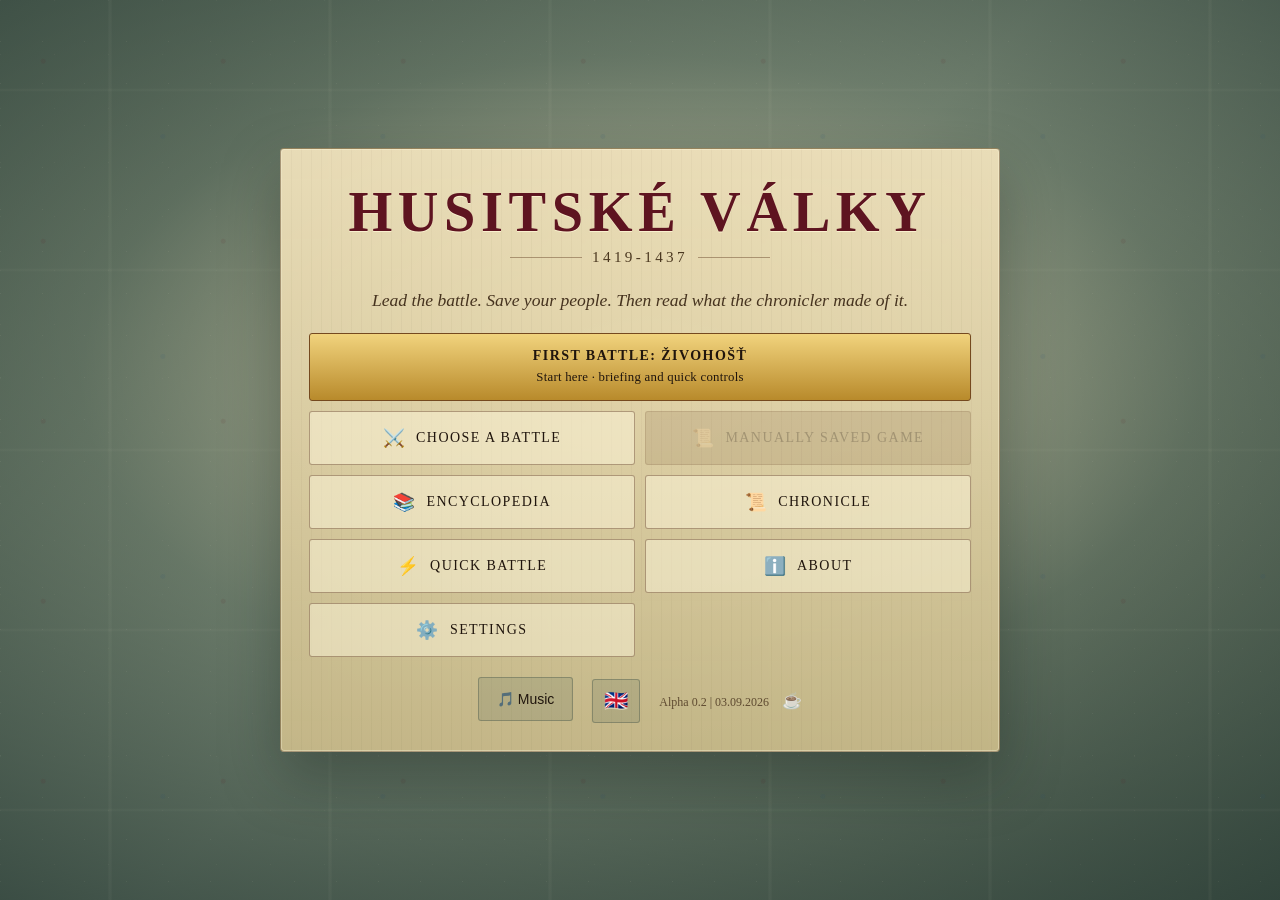
==== commit 80eb87e4: "Připravit mobilní hraní a oddělené testovací nasazení Přidat dotykovou kameru, potvrzované rozkazy, " ====
--- a/index.html
+++ b/index.html
@@ -2,7 +2,7 @@
 <html lang="cs">
 <head>
     <meta charset="UTF-8">
-    <meta name="viewport" content="width=device-width, initial-scale=1.0">
+    <meta name="viewport" content="width=device-width, initial-scale=1.0, viewport-fit=cover">
     <title>Husitské Války - Tahová Strategie</title>
     <meta name="description" content="Historická tahová strategie o husitských válkách. Veďte husitská vojska Jana Žižky v bitvách 15. století. | Historical turn-based strategy about Hussite Wars. Lead Jan Žižka's armies in 15th century battles.">
     <meta name="keywords" content="husité, husitské války, Jan Žižka, tahová strategie, historická hra, středověk, Čechy, strategy game, turn-based, medieval, Bohemia">
@@ -18,7 +18,7 @@
     <meta property="twitter:title" content="Husitské Války - Tahová Strategie">
     <meta property="twitter:description" content="Historická tahová strategie o husitských válkách. Veďte husitská vojska Jana Žižky v bitvách 15. století.">
 
-    <link rel="stylesheet" href="style.css?v=8.7">
+    <link rel="stylesheet" href="style.css?v=8.9">
 </head>
 <body class="booting">
     <section id="startup-status" class="startup-status">
@@ -45,6 +45,7 @@
                 </div>
 
                 <p class="menu-promise" data-i18n="onboarding.promise"></p>
+                <p class="test-build-notice" data-i18n="deployment.testNotice"></p>
                 <nav class="menu-buttons-grid">
                     <button id="btn-first-battle" class="menu-btn primary">
                         <span class="btn-text" data-i18n="onboarding.firstBattle"></span>
@@ -54,9 +55,13 @@
                         <span class="btn-icon">⚔️</span>
                         <span class="btn-text" data-i18n="menu.newGame"></span>
                     </button>
+                    <button id="btn-resume-auto" class="menu-btn hidden">
+                        <span class="btn-text" data-i18n="touch.resumeAuto"></span>
+                        <span class="first-battle-note" id="autosave-summary"></span>
+                    </button>
                     <button id="btn-continue" class="menu-btn" disabled>
                         <span class="btn-icon">📜</span>
-                        <span class="btn-text" data-i18n="menu.continue"></span>
+                        <span class="btn-text" data-i18n="touch.manualSave"></span>
                     </button>
                     <button id="btn-encyclopedia" class="menu-btn">
                         <span class="btn-icon">📚</span>
@@ -142,7 +147,10 @@
             </aside>
 
             <div id="map-container">
-                <canvas id="game-canvas"></canvas>
+                <div id="map-surface">
+                    <canvas id="game-canvas" data-i18n-aria-label="touch.battlefield" aria-label="Bojiště"></canvas>
+                    <div id="order-marker" class="hidden" aria-hidden="true"></div>
+                </div>
                 <div id="tooltip" class="hidden"></div>
                 <!-- Panel cílů mise -->
                 <div id="objectives-panel" class="hidden">
@@ -190,9 +198,38 @@
                     </div>
                 </div>
             </aside>
+            <div id="map-tools" role="group" data-i18n-aria-label="touch.camera" aria-label="Pohled na mapu">
+                <button id="map-zoom-out" data-i18n-title="touch.zoomOut" data-i18n-aria-label="touch.zoomOut" aria-label="Oddálit">−</button>
+                <output id="map-zoom-value" aria-live="off">100%</output>
+                <button id="map-zoom-in" data-i18n-title="touch.zoomIn" data-i18n-aria-label="touch.zoomIn" aria-label="Přiblížit">+</button>
+                <button id="map-center" data-i18n="touch.center"></button>
+                <button id="btn-minimap" data-i18n="touch.overview" aria-controls="minimap" aria-expanded="false"></button>
+            </div>
+            <section id="battle-order" class="hidden" aria-labelledby="order-title">
+                <strong id="order-title"></strong>
+                <p id="order-hint"></p>
+                <p id="order-outcome" role="status" aria-live="polite"></p>
+                <details id="order-details">
+                    <summary data-i18n="touch.details"></summary>
+                    <div id="order-content"></div>
+                </details>
+                <div class="order-buttons">
+                    <button id="order-cancel" data-i18n="confirm.cancel"></button>
+                    <button id="order-confirm"></button>
+                </div>
+            </section>
         </main>
 
+        <div id="compact-orders">
+            <button id="btn-unit-sheet" aria-controls="unit-panel" aria-expanded="false" disabled>
+                <span id="compact-unit-name"></span><span data-i18n="touch.orders"></span>
+            </button>
+            <button id="btn-clear-selection" data-i18n="touch.deselect" disabled></button>
+            <button id="btn-next-unit" data-i18n="touch.nextUnit"></button>
+            <button id="btn-army-sheet" data-i18n="touch.army" aria-controls="info-panel" aria-expanded="false"></button>
+        </div>
         <p id="turn-guidance" class="hidden" role="status" aria-live="polite" aria-atomic="true"></p>
+        <p id="autosave-status" class="hidden" role="status" aria-live="polite"></p>
         <footer id="game-footer">
             <div class="footer-main-actions">
                 <button id="btn-end-turn" data-i18n="game.endTurn"></button>
@@ -304,6 +341,7 @@
                             <li data-i18n="onboarding.endStep"></li>
                         </ol>
                         <p class="controls-note" data-i18n="onboarding.helpStep"></p>
+                        <p class="touch-help" data-i18n="touch.help"></p>
                     </details>
 
                     <!-- Historické poznámky -->
@@ -632,6 +670,7 @@
                 </div>
 
                 <div id="tab-controls" class="help-tab-content">
+                    <p class="touch-help" data-i18n="touch.help"></p>
                     <h3>Ovládání</h3>
                     <div class="controls-list">
                         <div class="control-item">
@@ -723,6 +762,7 @@
         <div class="modal-content pause-modal-content">
             <button id="pause-close" class="close-btn">&times;</button>
             <h2 data-i18n="pause.title">Hra pozastavena</h2>
+            <p class="test-build-notice" data-i18n="deployment.testNotice"></p>
             <div class="pause-buttons">
                 <button id="btn-resume" class="menu-btn primary">
                     <span class="btn-icon">▶️</span>
@@ -974,7 +1014,7 @@
     </div>
 
     <!-- Custom Confirm Dialog -->
-    <div id="confirm-modal" class="modal hidden">
+    <div id="confirm-modal" class="modal hidden" role="dialog" aria-modal="true" aria-labelledby="confirm-title" aria-describedby="confirm-message">
         <div class="modal-overlay"></div>
         <div class="modal-content confirm-dialog">
             <div class="confirm-icon">⚠️</div>
@@ -1038,7 +1078,8 @@
     </div>
 
     <!-- i18n - lokalizační systém (načíst jako první) -->
-    <script src="js/i18n/i18n.js?v=8.7"></script>
+    <script src="js/core/GameStorage.js?v=8.9"></script>
+    <script src="js/i18n/i18n.js?v=8.9"></script>
     <script src="js/i18n/i18nHelpers.js?v=8.5"></script>
     <script src="js/i18n/encyclopediaRenderer.js?v=3.9"></script>
     <!-- ?v= cache-busting: bumpni číslo při každém vydání, ať hráči nedostanou starý JS -->
@@ -1050,23 +1091,25 @@
     <script src="js/entities/UnitFactory.js?v=3.9"></script>
     <script src="js/data/battleLore.js?v=8.0"></script>
     <script src="js/data/campaign.js?v=8.0"></script>
-    <script src="js/systems/CampaignProgressSystem.js?v=8.0"></script>
+    <script src="js/systems/CampaignProgressSystem.js?v=8.9"></script>
     <script src="js/data/scenarios.js?v=8.5"></script>
     <script src="js/systems/CombatSystem.js?v=8.2"></script>
-    <script src="js/systems/BattleActionSystem.js?v=8.1"></script>
-    <script src="js/systems/SaveGameSystem.js?v=8.4"></script>
+    <script src="js/systems/BattleActionSystem.js?v=8.8"></script>
+    <script src="js/systems/SaveGameSystem.js?v=8.9"></script>
     <script src="js/systems/ScenarioEventSystem.js?v=8.6"></script>
     <script src="js/systems/FogOfWarSystem.js?v=3.9"></script>
     <script src="js/systems/VictoryConditionsSystem.js?v=8.1"></script>
     <script src="js/systems/TutorialSystem.js?v=8.1"></script>
     <script src="js/systems/MoraleSystem.js?v=8.1"></script>
-    <script src="js/systems/ChronicleSystem.js?v=8.6"></script>
+    <script src="js/systems/ChronicleSystem.js?v=8.9"></script>
     <script src="js/ui/ChronicleView.js?v=8.6"></script>
-    <script src="js/ui/BattlePanels.js?v=8.7"></script>
-    <script src="js/ui/BattleTooltip.js?v=8.2"></script>
-    <script src="js/ui/BattleView.js?v=8.2"></script>
-    <script src="js/core/game.js?v=8.6"></script>
+    <script src="js/ui/BattlePanels.js?v=8.8"></script>
+    <script src="js/ui/BattleTooltip.js?v=8.8"></script>
+    <script src="js/ui/BattleMapInput.js?v=8.8"></script>
+    <script src="js/ui/BattleOrders.js?v=8.8"></script>
+    <script src="js/ui/BattleView.js?v=8.8"></script>
+    <script src="js/core/game.js?v=8.9"></script>
     <script src="js/ai.js?v=8.1"></script>
-    <script src="js/ui/main.js?v=8.7"></script>
+    <script src="js/ui/main.js?v=8.9"></script>
 </body>
 </html>
--- a/style.css
+++ b/style.css
@@ -8,3 +8,4 @@
 @import url("styles/menu-and-results.css?v=8.2");
 @import url("styles/feedback.css?v=8.7");
 @import url("styles/field-theme.css?v=8.7");
+@import url("styles/touch-and-layout.css?v=8.9");
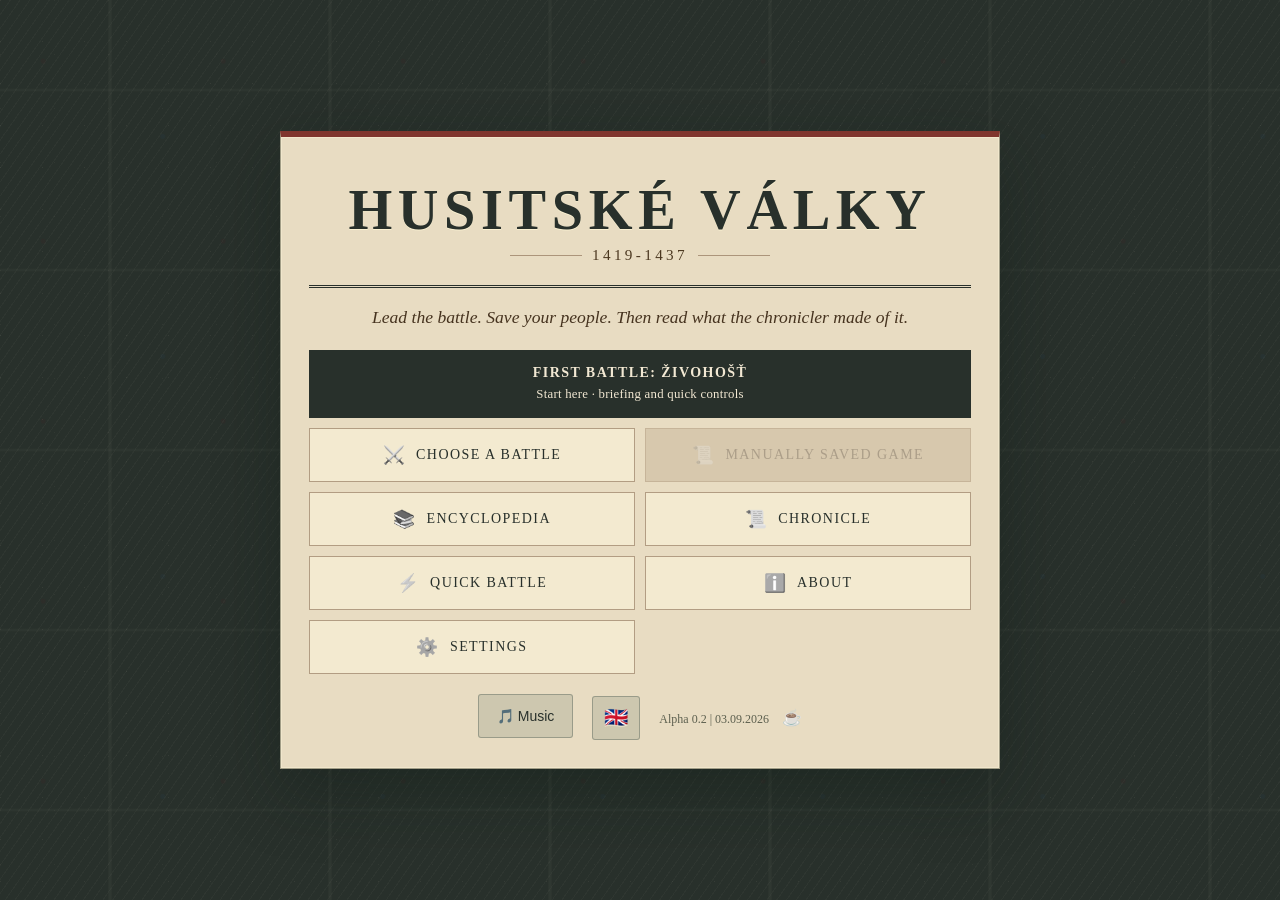
==== commit 847854c6: "Přenést dřevořezový vzhled do testovací hry Oddělit kreslení mapy a jednotek do WoodcutRenderer, sje" ====
--- a/index.html
+++ b/index.html
@@ -18,7 +18,7 @@
     <meta property="twitter:title" content="Husitské Války - Tahová Strategie">
     <meta property="twitter:description" content="Historická tahová strategie o husitských válkách. Veďte husitská vojska Jana Žižky v bitvách 15. století.">
 
-    <link rel="stylesheet" href="style.css?v=8.9">
+    <link rel="stylesheet" href="style.css?v=8.11">
 </head>
 <body class="booting">
     <section id="startup-status" class="startup-status">
@@ -1079,13 +1079,14 @@
 
     <!-- i18n - lokalizační systém (načíst jako první) -->
     <script src="js/core/GameStorage.js?v=8.9"></script>
-    <script src="js/i18n/i18n.js?v=8.9"></script>
+    <script src="js/i18n/i18n.js?v=8.11"></script>
     <script src="js/i18n/i18nHelpers.js?v=8.5"></script>
     <script src="js/i18n/encyclopediaRenderer.js?v=3.9"></script>
     <!-- ?v= cache-busting: bumpni číslo při každém vydání, ať hráči nedostanou starý JS -->
     <script src="js/ui/sound.js?v=3.9"></script>
     <script src="js/ui/music.js?v=3.9"></script>
-    <script src="js/core/hex.js?v=8.1"></script>
+    <script src="js/ui/WoodcutRenderer.js?v=8.11"></script>
+    <script src="js/core/hex.js?v=8.11"></script>
     <script src="js/data/unitTypes.js?v=8.0"></script>
     <script src="js/entities/Unit.js?v=8.1"></script>
     <script src="js/entities/UnitFactory.js?v=3.9"></script>
@@ -1103,10 +1104,10 @@
     <script src="js/systems/MoraleSystem.js?v=8.1"></script>
     <script src="js/systems/ChronicleSystem.js?v=8.9"></script>
     <script src="js/ui/ChronicleView.js?v=8.6"></script>
-    <script src="js/ui/BattlePanels.js?v=8.8"></script>
+    <script src="js/ui/BattlePanels.js?v=8.11"></script>
     <script src="js/ui/BattleTooltip.js?v=8.8"></script>
     <script src="js/ui/BattleMapInput.js?v=8.8"></script>
-    <script src="js/ui/BattleOrders.js?v=8.8"></script>
+    <script src="js/ui/BattleOrders.js?v=8.10"></script>
     <script src="js/ui/BattleView.js?v=8.8"></script>
     <script src="js/core/game.js?v=8.9"></script>
     <script src="js/ai.js?v=8.1"></script>
--- a/style.css
+++ b/style.css
@@ -1,5 +1,5 @@
 /* Vstupní stylesheet. Pořadí importů je součástí kaskády.
-   Základ a komponenty → společná zpětná vazba → současný vzhled polního rukopisu.
+   Základ a komponenty → společná zpětná vazba → dřevořez → dotykové rozložení.
    Při vydání změny bumpnout verzi tady i v index.html. */
 @import url("styles/base.css?v=8.2");
 @import url("styles/battle.css?v=8.2");
@@ -7,5 +7,5 @@
 @import url("styles/campaign.css?v=8.2");
 @import url("styles/menu-and-results.css?v=8.2");
 @import url("styles/feedback.css?v=8.7");
-@import url("styles/field-theme.css?v=8.7");
-@import url("styles/touch-and-layout.css?v=8.9");
+@import url("styles/field-theme.css?v=8.11");
+@import url("styles/touch-and-layout.css?v=8.11");
